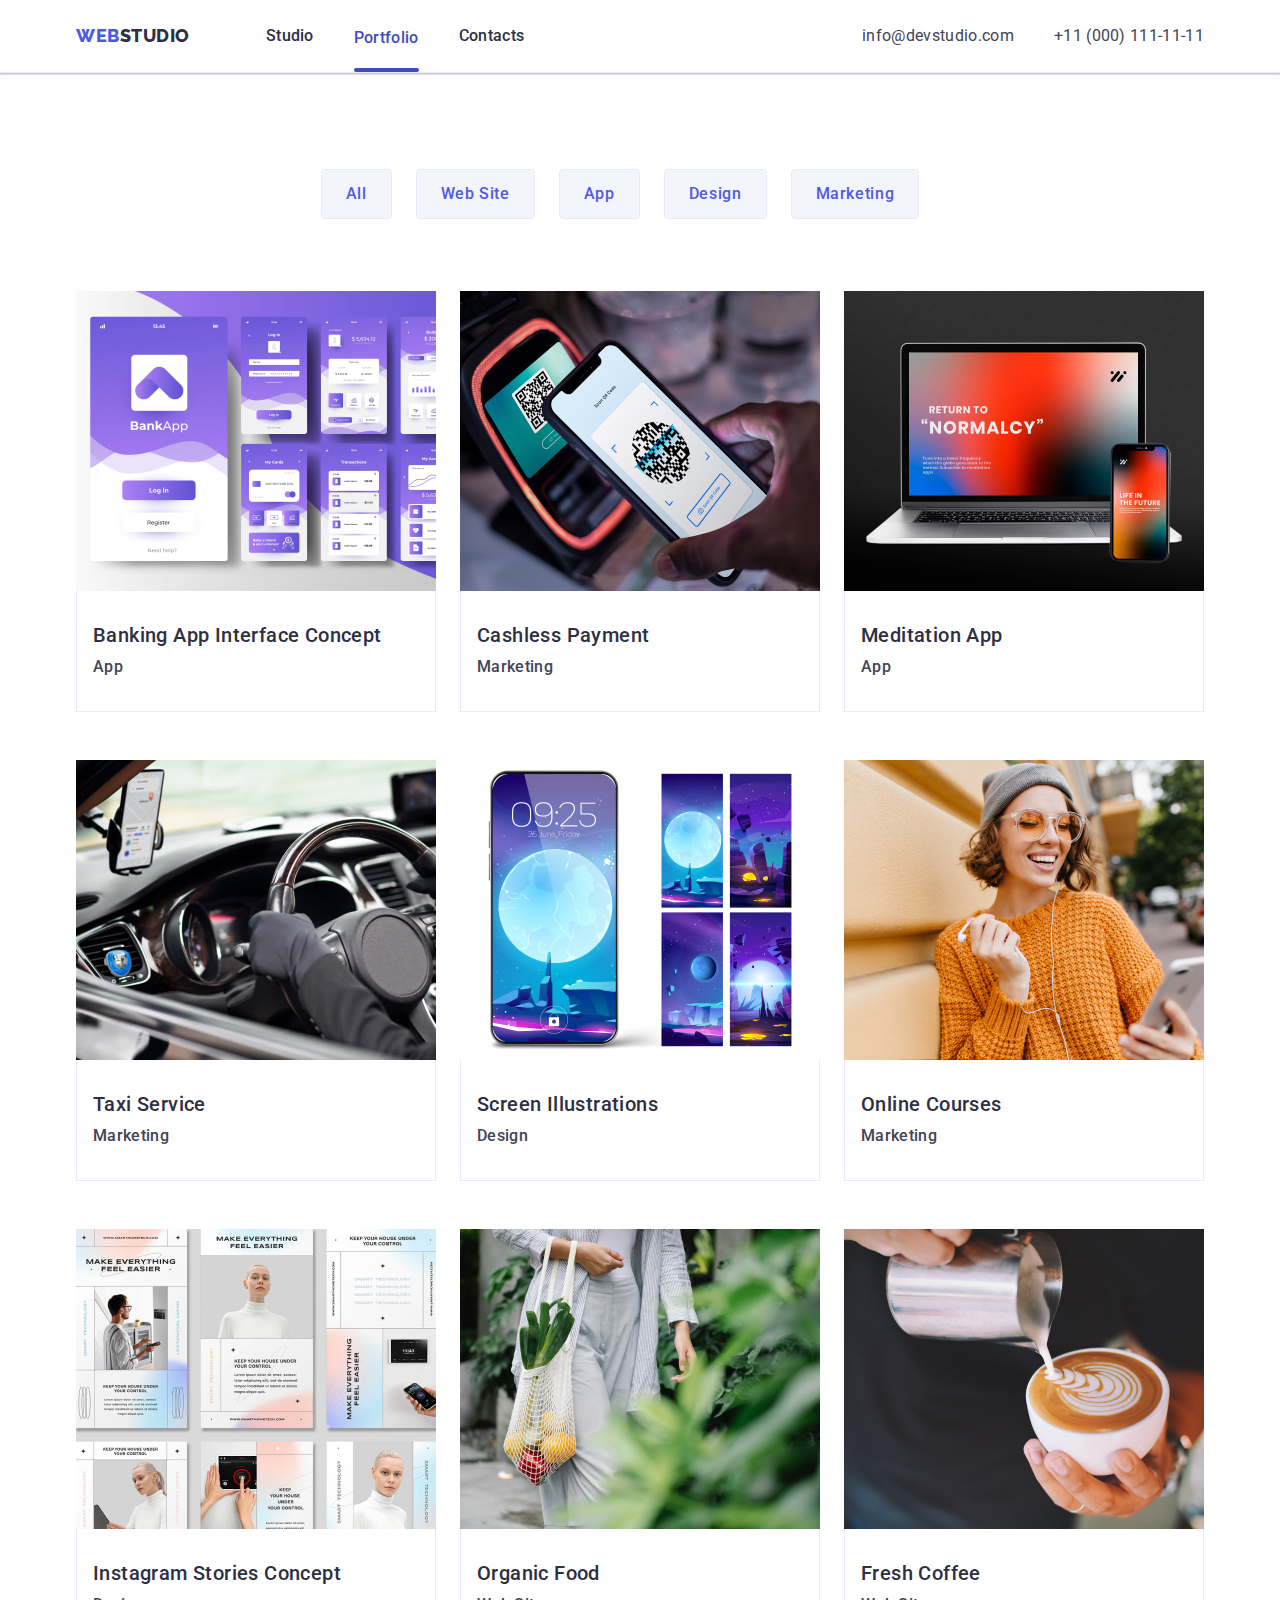
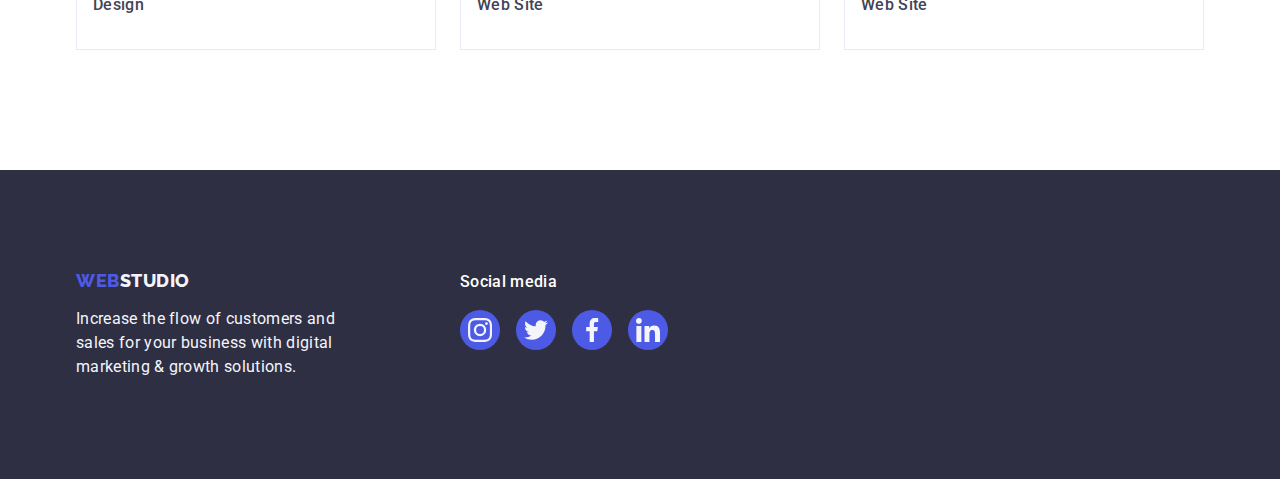
==== portfolio.html @ d469a570 "main" ====
<!DOCTYPE html>
<html lang="en">
  <head>
    <meta charset="UTF-8" />
    <meta http-equiv="X-UA-Compatible" content="IE=edge" />
    <meta name="viewport" content="width=device-width, initial-scale=1.0" />
    <title>Document</title>
    <link rel="stylesheet" href="modern-normalize.min.css" />
    <link rel="stylesheet" href="./css/styles.css" />
    <link rel="preconnect" href="https://fonts.googleapis.com" />
    <link rel="preconnect" href="https://fonts.gstatic.com" crossorigin />
    <link
      href="https://fonts.googleapis.com/css2?family=Raleway:wght@800&display=swap"
      rel="stylesheet"
    />
    <link rel="preconnect" href="https://fonts.googleapis.com" />
    <link rel="preconnect" href="https://fonts.gstatic.com" crossorigin />
    <link
      href="https://fonts.googleapis.com/css2?family=Roboto:wght@500&display=swap"
      rel="stylesheet"
    />
    <link rel="preconnect" href="https://fonts.googleapis.com" />
    <link rel="preconnect" href="https://fonts.gstatic.com" crossorigin />
    <link
      href="https://fonts.googleapis.com/css2?family=Roboto:wght@400;700&display=swap"
      rel="stylesheet"
    />
  </head>
  <body>
    <!-- Header -->
    <header class="header">
      <div class="header-container container">
        <nav class="header-navigation">
          <a class="logo-link link" href="./index.html" target="blank"
            >Web<span class="web-logo">Studio</span></a
          >
          <ul class="header-list list">
            <li>
              <a class="header-item-link link" href="./index.html">Studio</a>
            </li>
            <li>
              <a class="header-item-link active link" href="./portfolio.html"
                >Portfolio</a
              >
            </li>
            <li><a class="header-item-link link" href="">Contacts</a></li>
          </ul>
        </nav>
        <address class="contacts">
          <ul class="contacts-list list">
            <li class="item">
              <a href="mailto:info@devstudio.com" class="contacts-item link"
                >info@devstudio.com</a
              >
            </li>
            <li class="item">
              <a href="tel:+110001111111" class="contacts-item link"
                >+11 (000) 111-11-11</a
              >
            </li>
          </ul>
        </address>
      </div>
    </header>
    <main>
      <!-- Buttons -->
      <section class="portfolio-section">
        <div class="container">
          <h1 hidden>Portfolio</h1>
          <ul class="button-list">
            <li><button class="nav-button" type="button">All</button></li>
            <li><button class="nav-button" type="button">Web Site</button></li>
            <li><button class="nav-button" type="button">App</button></li>
            <li><button class="nav-button" type="button">Design</button></li>
            <li><button class="nav-button" type="button">Marketing</button></li>
          </ul>

          <!-- Section 1 -->
          <ul class="portfolio-list list">
            <li class="portfolio-item list">
              <a class="portfolio link" href="./index.html">
                <div class="image-container">
                  <img
                    src="./images/portfolio1.jpg"
                    alt="Portfolio"
                    width="360"
                  />
                  <p class="image-container-text">
                    14 Stylish and User-Friendly App Design Concepts · Task
                    Manager App · Calorie Tracker App · Exotic Fruit Ecommerce
                    App · Cloud Storage App
                  </p>
                </div>
                <div class="portfolio-container">
                  <h2 class="portfolio-title">Banking App Interface Concept</h2>
                  <p class="portfolio-text">App</p>
                </div>
              </a>
            </li>

            <li class="portfolio-item list">
              <a class="portfolio link" href="./index.html">
                <div class="image-container">
                  <img src="./images/portfolio2.jpg" alt="QR" width="360" />
                  <p class="image-container-text">
                    14 Stylish and User-Friendly App Design Concepts · Task
                    Manager App · Calorie Tracker App · Exotic Fruit Ecommerce
                    App · Cloud Storage App
                  </p>
                </div>
                <div class="portfolio-container">
                  <h2 class="portfolio-title">Cashless Payment</h2>
                  <p class="portfolio-text">Marketing</p>
                </div>
              </a>
            </li>

            <li class="portfolio-item list">
              <a class="portfolio link" href="./index.html">
                <div class="image-container">
                  <img
                    src="./images/portfolio3.jpg"
                    alt="Site and app"
                    width="360"
                  />
                  <p class="image-container-text">
                    14 Stylish and User-Friendly App Design Concepts · Task
                    Manager App · Calorie Tracker App · Exotic Fruit Ecommerce
                    App · Cloud Storage App
                  </p>
                </div>
                <div class="portfolio-container">
                  <h2 class="portfolio-title">Meditation App</h2>
                  <p class="portfolio-text">App</p>
                </div>
              </a>
            </li>

            <!-- Section 2 -->

            <li class="portfolio-item list">
              <a class="portfolio link" href="./index.html">
                <div class="image-container">
                  <img src="./images/portfolio4.jpg" alt="car" width="360" />
                  <p class="image-container-text">
                    14 Stylish and User-Friendly App Design Concepts · Task
                    Manager App · Calorie Tracker App · Exotic Fruit Ecommerce
                    App · Cloud Storage App
                  </p>
                </div>
                <div class="portfolio-container">
                  <h2 class="portfolio-title">Taxi Service</h2>
                  <p class="portfolio-text">Marketing</p>
                </div></a
              >
            </li>

            <li class="portfolio-item list">
              <a class="portfolio link" href="./index.html">
                <div class="image-container">
                  <img src="./images/portfolio5.jpg" alt="design" width="360" />
                  <p class="image-container-text">
                    14 Stylish and User-Friendly App Design Concepts · Task
                    Manager App · Calorie Tracker App · Exotic Fruit Ecommerce
                    App · Cloud Storage App
                  </p>
                </div>
                <div class="portfolio-container">
                  <h2 class="portfolio-title">Screen Illustrations</h2>
                  <p class="portfolio-text">Design</p>
                </div></a
              >
            </li>

            <li class="portfolio-item list">
              <a class="portfolio link" href="./index.html">
                <div class="image-container">
                  <img src="./images/portfolio6.jpg" alt="women" width="360" />
                  <p class="image-container-text">
                    14 Stylish and User-Friendly App Design Concepts · Task
                    Manager App · Calorie Tracker App · Exotic Fruit Ecommerce
                    App · Cloud Storage App
                  </p>
                </div>
                <div class="portfolio-container">
                  <h2 class="portfolio-title">Online Courses</h2>
                  <p class="portfolio-text">Marketing</p>
                </div></a
              >
            </li>

            <!-- Section 3 -->

            <li class="portfolio-item list">
              <a class="portfolio link" href="./index.html">
                <div class="image-container">
                  <img src="./images/portfolio7.jpg" alt="design" width="360" />
                  <p class="image-container-text">
                    14 Stylish and User-Friendly App Design Concepts · Task
                    Manager App · Calorie Tracker App · Exotic Fruit Ecommerce
                    App · Cloud Storage App
                  </p>
                </div>
                <div class="portfolio-container">
                  <h2 class="portfolio-title">Instagram Stories Concept</h2>
                  <p class="portfolio-text">Design</p>
                </div></a
              >
            </li>

            <li class="portfolio-item list">
              <a class="portfolio link" href="./index.html">
                <div class="image-container">
                  <img
                    src="./images/portfolio8.jpg"
                    alt="WebSite"
                    width="360"
                  />
                  <p class="image-container-text">
                    14 Stylish and User-Friendly App Design Concepts · Task
                    Manager App · Calorie Tracker App · Exotic Fruit Ecommerce
                    App · Cloud Storage App
                  </p>
                </div>
                <div class="portfolio-container">
                  <h2 class="portfolio-title">Organic Food</h2>
                  <p class="portfolio-text">Web Site</p>
                </div></a
              >
            </li>

            <li class="portfolio-item list">
              <a class="portfolio link" href="./index.html">
                <div class="image-container">
                  <img
                    src="./images/portfolio9.jpg"
                    alt="Coffe WebSite"
                    width="360"
                  />
                  <p class="image-container-text">
                    14 Stylish and User-Friendly App Design Concepts · Task
                    Manager App · Calorie Tracker App · Exotic Fruit Ecommerce
                    App · Cloud Storage App
                  </p>
                </div>
                <div class="portfolio-container">
                  <h2 class="portfolio-title">Fresh Coffee</h2>
                  <p class="portfolio-text">Web Site</p>
                </div></a
              >
            </li>
          </ul>
        </div>
      </section>
    </main>
    <!-- Footer  -->
    <footer class="footer">
      <div class="section-footer container">
        <div class="footer-container">
          <a class="logo-link-footer link" href="./index.html" target="blank"
            >Web<span class="web-logo-footer">Studio</span></a
          >
          <p class="footer-text">
            Increase the flow of customers and sales for your business with
            digital marketing & growth solutions.
          </p>
        </div>
        <div>
          <p class="second-footer-text">Social media</p>
          <ul class="footer-list">
            <li class="footer-list-item list">
              <a class="footer-list-link" href="">
                <svg class="footer-icons" width="24" height="24">
                  <use href="./images/icons.svg#icon-instagram-2"></use>
                </svg>
              </a>
            </li>
            <li class="footer-list-item list">
              <a class="footer-list-link" href="">
                <svg class="footer-icons" width="24" height="24">
                  <use href="./images/icons.svg#icon-twitter-1"></use>
                </svg>
              </a>
            </li>
            <li class="footer-list-item list">
              <a class="footer-list-link" href="">
                <svg class="footer-icons" width="24" height="24">
                  <use href="./images/icons.svg#icon-facebook-1"></use>
                </svg>
              </a>
            </li>
            <li class="footer-list-item list">
              <a class="footer-list-link" href="">
                <svg class="footer-icons" width="24" height="24">
                  <use href="./images/icons.svg#icon-linkedin-1"></use>
                </svg>
              </a>
            </li>
          </ul>
        </div>
      </div>
    </footer>
  </body>
</html>
---- css/styles.css ----
:root {
    --color-iris: #4d5ae5;
    --color-ocean: #404bbf;
    --color-navy-blue: #2e2f42;
    --color-green: #31d0aa;
    --color-slate: #434455;
    --color-light-slate: #8e8f99;
    --color-cornflower: #e7e9fc;
    --color-cloud: #f4f4fd;
    --color-navy-blue-modal: #2e2f42;
    --color-grey: #2e2f42;
    --color-white: #ffffff;


}

body {
    background-color: #FFFFFF;
    font-family: 'Roboto', sans-serif;
    color: #434455;
    font-style: normal;
    font-weight: 500;
}

img {
    display: block;
}

ul {
    padding-left: 0%;
    margin: 0;

}

p {
    margin: 0;
}

h2 {
    margin: 0;
}

/* Header */
.header-container {
    display: flex;


}

.container {
    width: 1158px;
    margin: 0 auto;
    padding: 0 15px;
}

.header-navigation {
    display: flex;
    align-items: center;
}

.logo-link {
    font-family: 'Raleway', sans-serif;
    font-style: normal;
    font-weight: 800;
    font-size: 18px;
    line-height: 1.17;
    letter-spacing: 0.03em;
    text-transform: uppercase;
    color: #4D5AE5;
    margin-right: 76px;
    padding: 24px 0;
    display: inline-block;

}

.web-logo {
    color: #2e2f42;
}

.link {
    text-decoration: none;
}

.header-item-link {
    font-weight: 500;
    font-size: 16px;
    line-height: 1.5;
    letter-spacing: 0.02em;
    color: #2e2f42;
    padding: 24px 0;
    transition: color 250ms cubic-bezier(0.4, 0, 0.2, 1);
    bottom: -2px;
}

.header-item-link.active {
    position: relative;
    color: #404bbf;
}

.header-item-link.active::after {
    position: absolute;
    display: block;
    content: '';
    left: 0;
    bottom: -1px;
    width: 100%;
    height: 4px;
    border-radius: 2px;
    background-color: #404bbf;
}

.contacts {
    color: #434455;
    font-style: normal;
    letter-spacing: 0.02em;
    line-height: 1.5;
    color: #434455;
    margin-left: auto;

}

.contacts-list {
    display: flex;
    gap: 40px;
    padding: 24px 0;
}

.header-item-link:hover {
    color: #404bbf;
}

.header-list .link:focus {
    color: #404bbf;
}

.item .link {
    line-height: 1.5;
    letter-spacing: 0.02em;
    color: #434455;
}

.header-list {
    display: flex;
    gap: 40px;
}


.contacts-item:hover,
.contacts-item:focus {
    color: #404bbf;
}

.header {
    background-color: #FFFFFF;
    border-bottom: 1px solid #e7e9fc;
    box-shadow: 0px 2px 1px rgba(46, 47, 66, 0.08), 0px 1px 1px rgba(46, 47, 66, 0.16), 0px 1px 6px rgba(46, 47, 66, 0.08);
    ;

}

.contacts-item {
    font-weight: 400;
    font-size: 16px;
    line-height: 24px;
    align-items: center;
    transition: color 250ms cubic-bezier(0.4, 0, 0.2, 1);
}

/* Hero */
.first-section {
    background: #2E2F42;
    padding: 188px 0;
    background-image: linear-gradient(rgba(46, 47, 66, 0.7), rgba(46, 47, 66, 0.7)), url(../images/header-image.jpg);
    max-width: 1440px;
    background-repeat: no-repeat;
    background-position: center;
    background-size: cover;
    background-position: center;
    margin-right: auto;
    margin-left: auto;
}

.text-hero {
    font-family: 'Roboto';
    font-style: normal;
    font-weight: 700;
    font-size: 56px;
    text-align: center;
    letter-spacing: 0.02em;
    color: #FFFFFF;
    line-height: 1.07;
    max-width: 496px;
    margin-left: auto;
    margin-right: auto;
    margin-bottom: 48px;

}

.hero-button {
    font-family: 'Roboto', sans-serif;
    font-weight: 500;
    font-size: 16px;
    line-height: 1.5;
    letter-spacing: 0.04em;
    color: #ffffff;
    cursor: pointer;
    background-color: #4D5AE5;
    display: block;
    min-width: 169px;
    max-width: 496px;
    height: 56px;
    border: none;
    border-radius: 4px;
    cursor: pointer;
    margin: 0 auto;
    padding: 16px 32px;
    transition: background-color 250ms cubic-bezier(0.4, 0, 0.2, 1);
}

.hero-button:hover,
.hero-button:focus {
    background-color: #404bbf;
}

.order-servise {
    font-family: 'Roboto';
    font-style: normal;
    font-weight: 500;
    font-size: 16px;
    line-height: 24px;
    display: flex;
    align-items: center;
    letter-spacing: 0.04em;
    color: #FFFFFF;
    flex: none;
    order: 0;
    flex-grow: 0;
}

/* Section 2 */
.second-section-list {
    display: flex;
    gap: 24px;
}

.second-container {
    padding: 120px 0;

}

.item-strategy {
    width: calc((100% - 72px) / 4);
}

.strategy-title {
    font-family: 'Roboto';
    font-style: normal;
    font-weight: 500;
    font-size: 20px;
    line-height: 24px;
    letter-spacing: 0.02em;
    color: #2E2F42;
    flex: none;
    order: 0;
    flex-grow: 0;
    margin-bottom: 8px;
    margin-top: 0;
}

.strategy-text {
    font-family: 'Roboto';
    font-style: normal;
    font-weight: 400;
    font-size: 16px;
    line-height: 24px;
    letter-spacing: 0.02em;
    color: #434455;
    flex: none;
    order: 1;
    flex-grow: 0;
    margin-bottom: 0;
}

.second-section-icon {
    display: flex;
    align-items: center;
    justify-content: center;
    height: 112px;
    background-color: #f4f4fd;
    border-radius: 4px;
    margin-bottom: 8px;
    fill: currentColor;
}



/* Section 3 */
.section-subject {
    font-family: 'Roboto';
    font-style: normal;
    font-weight: 700;
    font-size: 36px;
    line-height: 1.11;
    text-align: center;
    letter-spacing: 0.02em;
    text-transform: capitalize;
    color: #2E2F42;
    margin-bottom: 72px;
}

.third-section {
    padding-bottom: 120px;
}

.list {
    list-style: none;
}

.first-image-item {
    width: calc((100% - 48px) / 3);
}

.third-section-list {
    display: flex;
    gap: 24px;

}

/* Section 4 */
.team-subject {
    font-family: 'Roboto';
    font-style: normal;
    font-weight: 700;
    font-size: 36px;
    line-height: 1.11;
    text-align: center;
    letter-spacing: 0.02em;
    text-transform: capitalize;
    color: #2E2F42;
    margin-bottom: 72px;
}

.team-image {
    background: #FFFFFF;
    box-shadow: 0px 1px 6px rgba(46, 47, 66, 0.08), 0px 1px 1px rgba(46, 47, 66, 0.16), 0px 2px 1px rgba(46, 47, 66, 0.08);
    border-radius: 0px 0px 4px 4px;
    width: calc((100% - 72px) / 4);
}

.team-name-container {
    padding: 32px 0;

}

.team-social-icons {
    display: flex;
    justify-content: center;
    gap: 24px;
    margin-top: 8px;
}

.icons-link {
    width: 100%;
    height: 100%;
    background-color: #4d5ae5;
    border-radius: 50%;
    display: flex;
    align-items: center;
    justify-content: center;
    transition: background-color 250ms cubic-bezier(0.4, 0, 0.2, 1);
}

.icons-link:hover,
.icons-link:focus {
    background-color: #404bbf;
}

.instagram-icon {
    fill: #f4f4fd;
}

.icons-item {
    width: 40px;
    height: 40px;
}

.hidden-title {
    font-weight: 500;
    font-size: 20px;
    line-height: 1.2;
    letter-spacing: 0.02em;
    color: var(--color-navy-blue);
    text-align: center;
    margin-bottom: 8px;
    margin-top: 0;
}

.hidden-text {
    font-size: 16px;
    line-height: 1.5;
    letter-spacing: 0.02em;
    text-align: center;
}

.fourth-section {
    background-color: #F4F4FD;
    padding: 120px 0;
}

.fourth-section-list {
    display: flex;
    gap: 24px;
}

/* Section-5  */
.fifth-section {
    padding: 120px 0;
}

.fifth-section-title {
    font-size: 36px;
    line-height: 1.1;
    color: #2e2f42;
    margin-bottom: 72px;
    font-family: 'Roboto';
    font-style: normal;
    font-weight: 700;
    text-align: center;
    margin-top: 0;
}

.fifth-section-list {
    display: flex;
    gap: 24px;
}

.fifth-section-item {
    width: calc((100% - 120px) / 6);
    height: 88px;
}

.fifth-section-link {
    width: 100%;
    height: 100%;
    border: 1px solid #8e8f99;
    border-radius: 4px;
    display: flex;
    align-items: center;
    justify-content: center;
    color: #8e8f99;
    transition: border-color 250ms cubic-bezier(0.4, 0, 0.2, 1), color 250ms cubic-bezier(0.4, 0, 0.2, 1);
}

.fifth-section-icon {
    fill: currentColor;
}

.fifth-section-icon:hover {
    color: #404bbf;
}

.fifth-section-icon:focus {
    color: #404bbf;
}

.fifth-section-link:hover {
    border-color: #404bbf;
    color: #404bbf;
}

.fifth-section-link:focus {
    border-color: #404bbf;
    color: #404bbf;
}

/* Footer */
.footer {
    background: #2E2F42;
    padding: 100px 0;

    margin-left: auto;
    margin-right: auto;
}

.footer-text {
    font-family: 'Roboto';
    font-style: normal;
    font-weight: 400;
    font-size: 16px;
    line-height: 24px;
    letter-spacing: 0.02em;
    color: #F4F4FD;
    max-width: 264px;
    display: block;

}

.web-logo-footer {
    color: #f4f4fd;
}

.logo-link-footer {
    font-family: 'Raleway', sans-serif;
    font-style: normal;
    font-weight: 800;
    font-size: 18px;
    line-height: 1.17;
    letter-spacing: 0.03em;
    text-transform: uppercase;
    color: #4D5AE5;
    margin-right: 76px;
    padding: 0;
    display: inline-block;
    margin-bottom: 16px;

}

.section-footer {
    display: flex;
    align-items: baseline;

}

.footer-container {
    margin-right: 120px;
}

.second-footer-text {
    font-weight: 500;
    font-size: 16px;
    line-height: 1.5;
    letter-spacing: 0.02em;
    color: #FFFFFF;
    margin-bottom: 16px;
}

.footer-list {
    display: flex;
    gap: 16px;

}

.footer-list-item {
    width: 40px;
    height: 40px;

}

.footer-list-link {
    width: 100%;
    height: 100%;
    background-color: #4d5ae5;
    border-radius: 50%;
    display: flex;
    align-items: center;
    justify-content: center;
    transition: background-color 250ms cubic-bezier(0.4, 0, 0.2, 1);
}

.footer-list-link:hover {
    background-color: #31d0aa;
}

.footer-list-link:focus {
    background-color: #31d0aa;
}

.footer-icons {
    fill: #F4F4FD;
}

/* Portfolio */
.button-list {
    display: flex;
    margin-right: 40px;
    gap: 24px;
    margin-bottom: 72px;
    justify-content: center;
    list-style: none;
}

.nav-button {
    font-family: 'Roboto', sans-serif;
    font-weight: 500;
    font-size: 16px;
    line-height: 1.5;
    letter-spacing: 0.04em;
    color: #4d5ae5;
    background-color: #F4F4FD;
    cursor: pointer;
    padding: 12px 24px;
    border: 1px solid #e7e9fc;
    border-radius: 4px;
    transition: color 250ms cubic-bezier(0.4, 0, 0.2, 1), background-color 250ms cubic-bezier(0.4, 0, 0.2, 1), border-color 250ms cubic-bezier(0.4, 0, 0.2, 1), box-shadow 250ms cubic-bezier(0.4, 0, 0.2, 1);
}

.nav-button:hover {
    color: #FFFFFF;
    background-color: #404bbf;
    border: 1px solid transparent;
    box-shadow: 0px 3px 1px rgba(0, 0, 0, 0.1), 0px 2px 1px rgba(0, 0, 0, 0.08), 0px 2px 2px rgba(0, 0, 0, 0.12);

}

.nav-button:focus {
    color: #FFFFFF;
    background-color: #404bbf;
    border: 1px solid transparent;
    box-shadow: 0px 3px 1px rgba(0, 0, 0, 0.1), 0px 2px 1px rgba(0, 0, 0, 0.08), 0px 2px 2px rgba(0, 0, 0, 0.12);
}

.portfolio .link {
    text-decoration: none;
}

.portfolio {
    display: block;
    transition: box-shadow 250ms cubic-bezier(0.4, 0, 0.2, 1);
}

.portfolio:hover .image-container-text,
.portfolio:focus .image-container-text {
    box-shadow: 0px 1px 6px rgba(46, 47, 66, 0.08), 0px 1px 1px rgba(46, 47, 66, 0.16), 0px 2px 1px rgba(46, 47, 66, 0.08);
    transform: translateY(0%);
}

.portfolio:hover {
    box-shadow: 0px 1px 6px rgba(46, 47, 66, 0.08), 0px 1px 1px rgba(46, 47, 66, 0.16), 0px 2px 1px rgba(46, 47, 66, 0.08);
}

.portfolio-title {
    font-weight: 500;
    font-size: 20px;
    line-height: 1.2;
    letter-spacing: 0.02em;
    color: var(--color-navy-blue);
    margin-bottom: 8px;

}

.portfolio-text {
    font-size: 16px;
    line-height: 1.5;
    letter-spacing: 0.02em;
    color: #434455;
}

.portfolio-list {
    display: flex;
    flex-wrap: wrap;
    column-gap: 24px;
    row-gap: 48px;
}

.portfolio-item {
    width: calc((100% - 48px) / 3);
}

.portfolio-container {
    padding: 32px 16px;
    border: 1px solid #e7e9fc;
    border-top: none;
}

.portfolio-section {
    padding: 96px 0 120px;
}

.image-container {
    position: relative;
    overflow: hidden;
}

.image-container-text {
    position: absolute;
    top: 0;
    font-size: 16px;
    line-height: 1.5;
    letter-spacing: 0.02em;
    color: #f4f4fd;
    padding: 40px 32px;
    background-color: #4d5ae5;
    height: 100%;
    width: 100%;
    transform: translateY(100%);
    transition: transform 250ms cubic-bezier(0.4, 0, 0.2, 1);
    font-family: 'Roboto';
    font-style: normal;
    font-weight: 400;
}

/* Modal-window */
.modal-container {
    position: fixed;
    top: 0;
    left: 0;
    width: 100%;
    height: 100%;
    background-color: rgba(46, 47, 66, 0.4);
    transition: opacity 250ms cubic-bezier(0.4, 0, 0.2, 1), visibility 250ms cubic-bezier(0.4, 0, 0.2, 1);
}

.is-hidden {
    opacity: 0;
    visibility: hidden;
    pointer-events: none;
}

.modal-window {
    position: absolute;
    top: 50%;
    left: 50%;
    transform: translate(-50%, -50%) scale(1);
    width: 408px;
    min-height: 576px;
    background: #fcfcfc;
    box-shadow: 0px 1px 1px rgba(0, 0, 0, 0.14), 0px 1px 3px rgba(0, 0, 0, 0.12), 0px 2px 1px rgba(0, 0, 0, 0.2);
    border-radius: 4px;
    transition: transform 250ms cubic-bezier(0.4, 0, 0.2, 1);

}

.modal-button {
    position: absolute;
    top: 24px;
    right: 24px;
    width: 24px;
    height: 24px;
    border-radius: 50%;
    display: flex;
    align-items: center;
    justify-content: center;
    background-color: #e7e9fc;
    border: 1px solid rgba(0, 0, 0, 0.1);
    padding: 0;
    cursor: pointer;
    transition: background-color 250ms cubic-bezier(0.4, 0, 0.2, 1), border 250ms cubic-bezier(0.4, 0, 0.2, 1);

}

.modal-button:hover {
    background-color: #404bbf;
    border: none;
    fill: #ffffff;
}

.modal-button:focus {
    background-color: #404bbf;
    border: none;
    fill: #ffffff;
}

.modal-icon {
    transition: fill 250ms cubic-bezier(0.4, 0, 0.2, 1);
}

.form-head {
    display: flex;
    justify-content: center;
    padding: 0 0 16px; }



.modal-form-list {
    padding-bottom: 16px;
}

.form-list-item {
    padding-bottom: 8px;
}

.lap-inp {
    width: 100%;
    padding-left: 38px;
    border: 1px solid rgba(46, 47, 66, 0.4);
    border-radius: 4px;
}

.lab-name,
.lab-phone,
.lab-email,
.lab-text,
.lab-inp-privacy {
    position: relative;
    font-size: 12px;
    line-height: 1.17;
    letter-spacing: 0.04em;
}

.lab-inp-name,
.lab-inp-phone,
.lab-inp-email {
    height: 40px;
}

.svg-name,
.svg-phone,
.svg-email {
    position: absolute;
}

.lab-inp-text {
    height: 120px;
    padding: 0 16px;
}

.modal-window-button {
display: flex;
flex-direction: row;
align-items: flex-start;
padding: 16px 32px;
gap: 10px;
width: 169px;
height: 56px;
background: #4D5AE5;
box-shadow: 0px 4px 4px rgba(0, 0, 0, 0.15);
border-radius: 4px;
font-family: 'Roboto';
font-style: normal;
font-weight: 500;
font-size: 16px;
line-height: 24px;
}

/* Footer form */
.footer-form {}

.form-title {
    font-family: 'Roboto';
    font-style: normal;
    font-weight: 500;
    font-size: 16px;
    line-height: 24px;
    letter-spacing: 0.02em;
    color: #FFFFFF;
    margin-bottom: 16px;
}

.form-footer-text {
    border: 1px solid #FFFFFF;
    filter: drop-shadow(0px 4px 4px rgba(0, 0, 0, 0.15));
    border-radius: 4px;
    background: #2E2F42;
    width: 264px;
    height: 40px;
    margin-right: 16px;
}

.form-footer-text::placeholder {
    color: white;
}

.form-button {
    display: flex;
    flex-direction: row;
    justify-content: center;
    align-items: center;
    padding: 8px 24px;
    gap: 16px;
    background: #4D5AE5;
    border-radius: 4px;
    display: inline-flex;
}

.button-form-title {
    width: 77px;
    height: 24px;
    font-family: 'Roboto';
    font-style: normal;
    font-weight: 500;
    font-size: 16px;
    line-height: 24px;
    display: flex;
    align-items: center;
    text-align: center;
    letter-spacing: 0.04em;
    color: #FFFFFF;
}
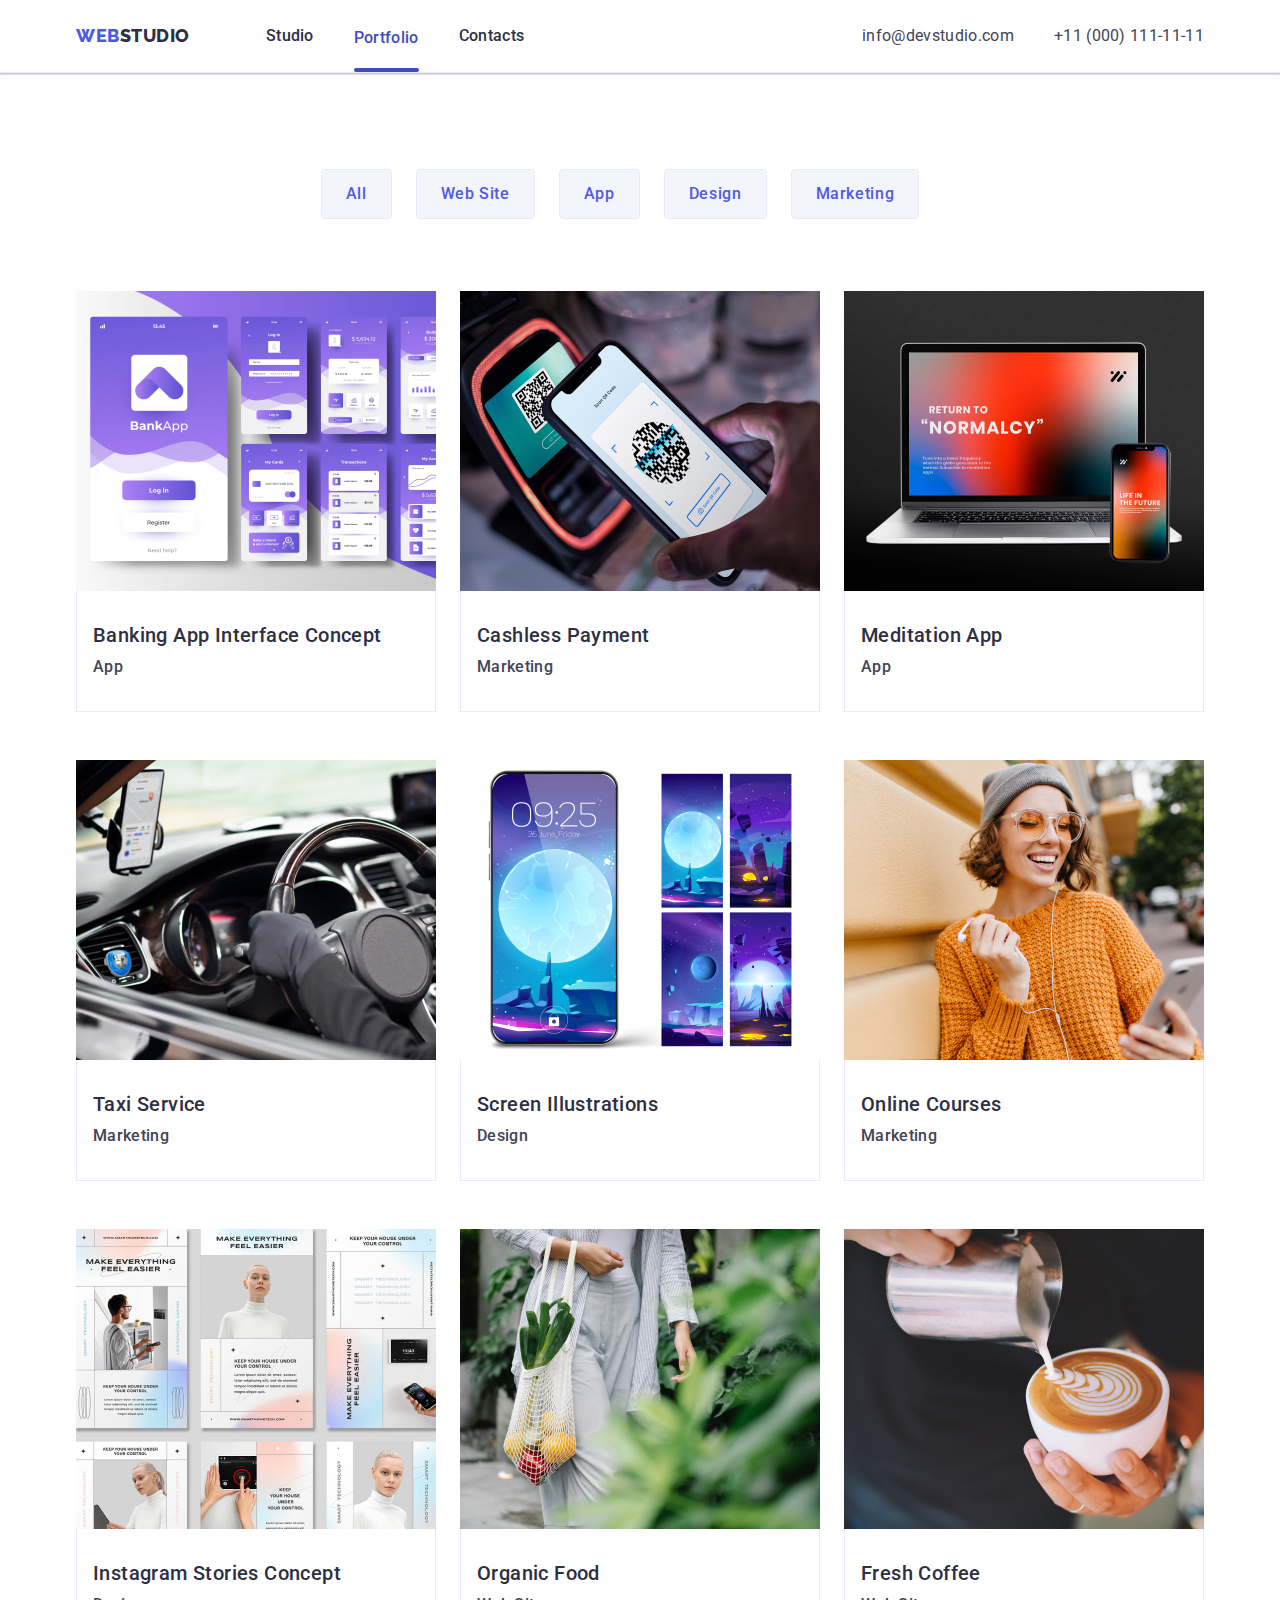
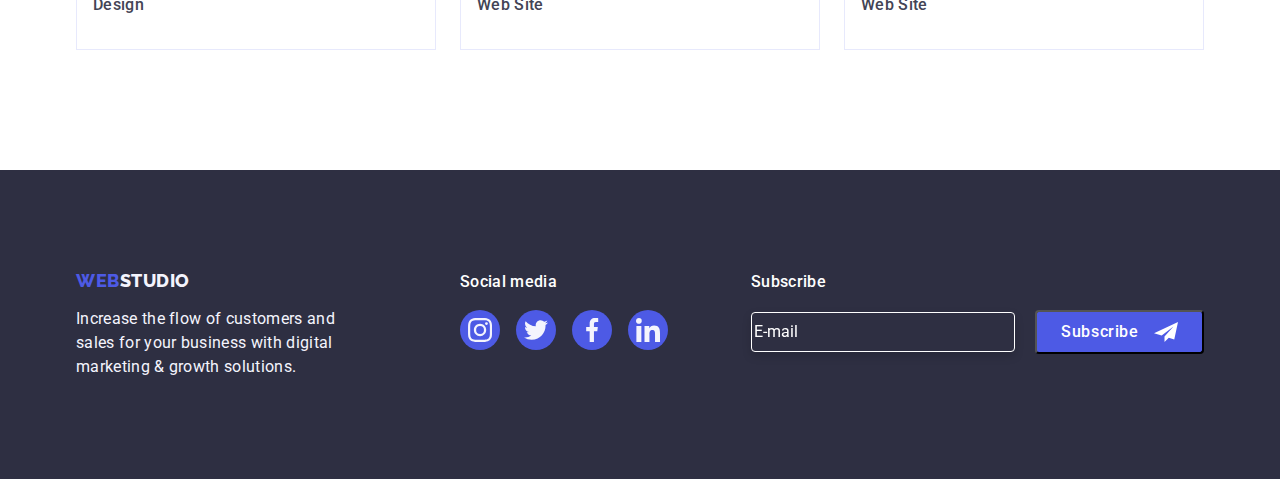
==== commit 74c75202: "main" ====
--- a/portfolio.html
+++ b/portfolio.html
@@ -298,6 +298,24 @@
             </li>
           </ul>
         </div>
+        <div class="footer-form">
+          <p class="form-title">Subscribe</p>
+          <form>
+            <label>
+              <input
+                class="form-footer-text"
+                name="email_form"
+                placeholder="E-mail"
+              />
+            </label>
+            <button type="submit" class="form-button">
+              <p class="button-form-title">Subscribe</p>
+              <svg class="icon-form-footer" width="24" height="24">
+                <use href="./images/icons.svg#icon-subscribe"></use>
+              </svg>
+            </button>
+          </form>
+        </div>
       </div>
     </footer>
   </body>
--- a/css/styles.css
+++ b/css/styles.css
@@ -717,7 +717,7 @@
     box-shadow: 0px 1px 1px rgba(0, 0, 0, 0.14), 0px 1px 3px rgba(0, 0, 0, 0.12), 0px 2px 1px rgba(0, 0, 0, 0.2);
     border-radius: 4px;
     transition: transform 250ms cubic-bezier(0.4, 0, 0.2, 1);
-
+    padding: 72px 24px 24px 24px;
 }
 
 .modal-button {
@@ -755,75 +755,126 @@
 }
 
 .form-head {
-    display: flex;
-    justify-content: center;
-    padding: 0 0 16px; }
-
-
-
-.modal-form-list {
-    padding-bottom: 16px;
-}
-
-.form-list-item {
-    padding-bottom: 8px;
-}
-
-.lap-inp {
-    width: 100%;
+    width: 360px;
+    height: 24px;
+    font-family: 'Roboto';
+    font-style: normal;
+    font-weight: 500;
+    font-size: 16px;
+    line-height: 24px;
+    text-align: center;
+    letter-spacing: 0.02em;
+    color: #2E2F42;
+    margin-bottom: 30px;
+}
+
+.lab-inp-name,
+.lab-inp-phone,
+.lab-inp-email {
+    width: 360px;
+    height: 40px;
     padding-left: 38px;
+    border: 1px solid #4D5AE5;
+    border-radius: 4px;
+    margin-top: 4px;
+    margin-bottom: 8px;
+}
+
+.lab-inp-text {
+    width: 360px;
+    height: 120px;
+    padding-bottom: 98px;
     border: 1px solid rgba(46, 47, 66, 0.4);
     border-radius: 4px;
+    margin-bottom: 16px;
+    margin-top: 4px;
+}
+
+
+.svg-name {
+    position: absolute;
+    top: 156px;
+    margin-left: 16px;
+}
+
+.svg-phone {
+    position: absolute;
+    top: 228px;
+    margin-left: 16px;
+}
+
+.svg-email {
+    position: absolute;
+    top: 297px;
+    margin-left: 16px;
+}
+
+.modal-window-button {
+    display: flex;
+    flex-direction: row;
+    align-items: flex-start;
+    padding: 16px 32px;
+    gap: 10px;
+    width: 169px;
+    height: 56px;
+    background: #4D5AE5;
+    box-shadow: 0px 4px 4px rgba(0, 0, 0, 0.15);
+    border-radius: 4px;
+    font-family: 'Roboto';
+    font-style: normal;
+    font-weight: 500;
+    font-size: 16px;
+    line-height: 24px;
 }
 
 .lab-name,
 .lab-phone,
 .lab-email,
-.lab-text,
-.lab-inp-privacy {
-    position: relative;
+.lab-text {
+    font-family: 'Roboto';
+    font-style: normal;
+    font-weight: 400;
     font-size: 12px;
-    line-height: 1.17;
+    line-height: 14px;
     letter-spacing: 0.04em;
-}
-
-.lab-inp-name,
-.lab-inp-phone,
-.lab-inp-email {
-    height: 40px;
-}
-
-.svg-name,
-.svg-phone,
-.svg-email {
-    position: absolute;
-}
-
-.lab-inp-text {
-    height: 120px;
-    padding: 0 16px;
+    color: #8E8F99;
+}
+
+.modal-span {
+    width: 338px;
+    height: 16px;
+    font-family: 'Roboto';
+    font-style: normal;
+    font-weight: 400;
+    font-size: 12px;
+    line-height: 14px;
+    letter-spacing: 0.04em;
+    color: #8E8F99;
+    flex: none;
+    order: 1;
+    flex-grow: 0;
 }
 
 .modal-window-button {
-display: flex;
-flex-direction: row;
-align-items: flex-start;
-padding: 16px 32px;
-gap: 10px;
-width: 169px;
-height: 56px;
-background: #4D5AE5;
-box-shadow: 0px 4px 4px rgba(0, 0, 0, 0.15);
-border-radius: 4px;
-font-family: 'Roboto';
-font-style: normal;
-font-weight: 500;
-font-size: 16px;
-line-height: 24px;
+    margin-left: 100px;
+    margin-top: 24px;
+    font-family: 'Roboto';
+    font-style: normal;
+    font-weight: 500;
+    font-size: 16px;
+    line-height: 24px;
+    display: flex;
+    align-items: center;
+    text-align: center;
+    letter-spacing: 0.04em;
+    color: #FFFFFF;
+    padding-left: 64px;
 }
 
 /* Footer form */
-.footer-form {}
+.footer-form {
+    margin-left: auto;
+}
 
 .form-title {
     font-family: 'Roboto';
@@ -860,6 +911,12 @@
     background: #4D5AE5;
     border-radius: 4px;
     display: inline-flex;
+
+}
+
+.form-buttom:hover,
+.form-buttom:focus {
+    transform: 250ms cubic-bezier(0.4, 0, 0.2, 1);
 }
 
 .button-form-title {
